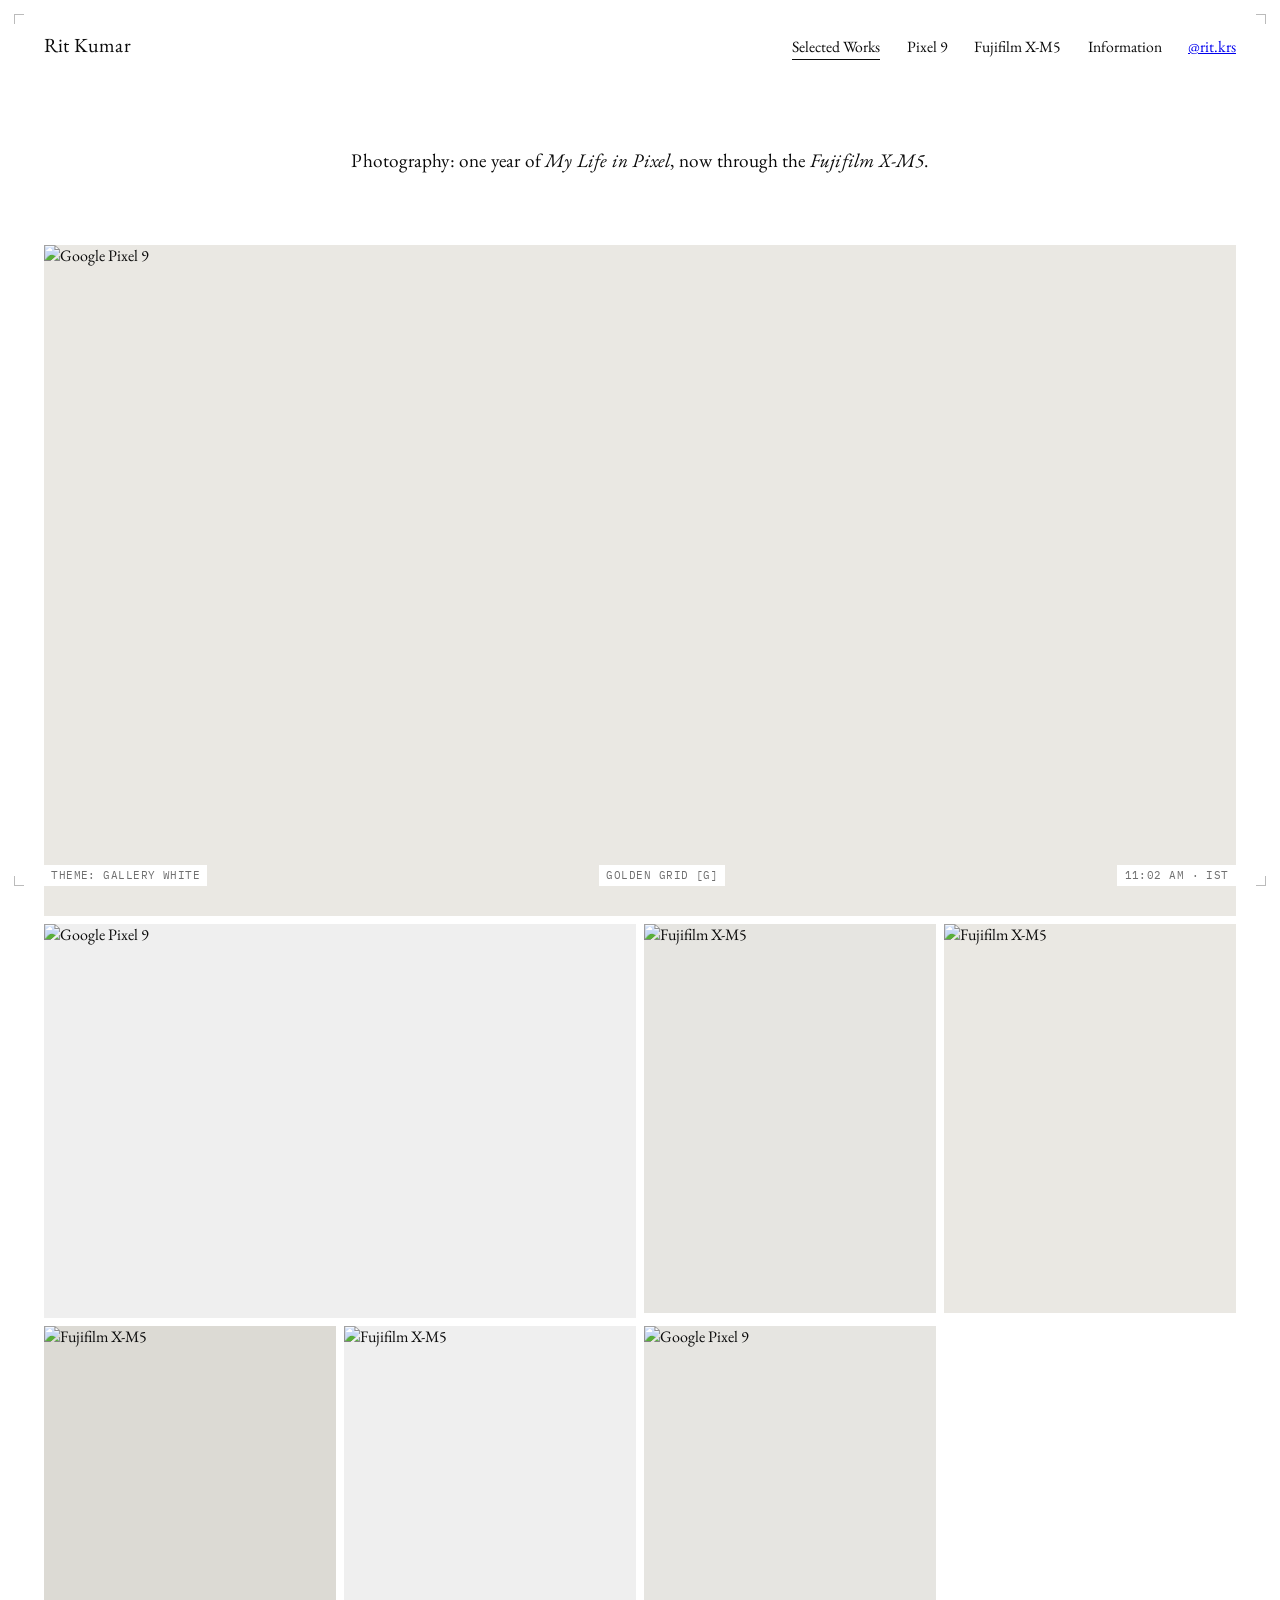
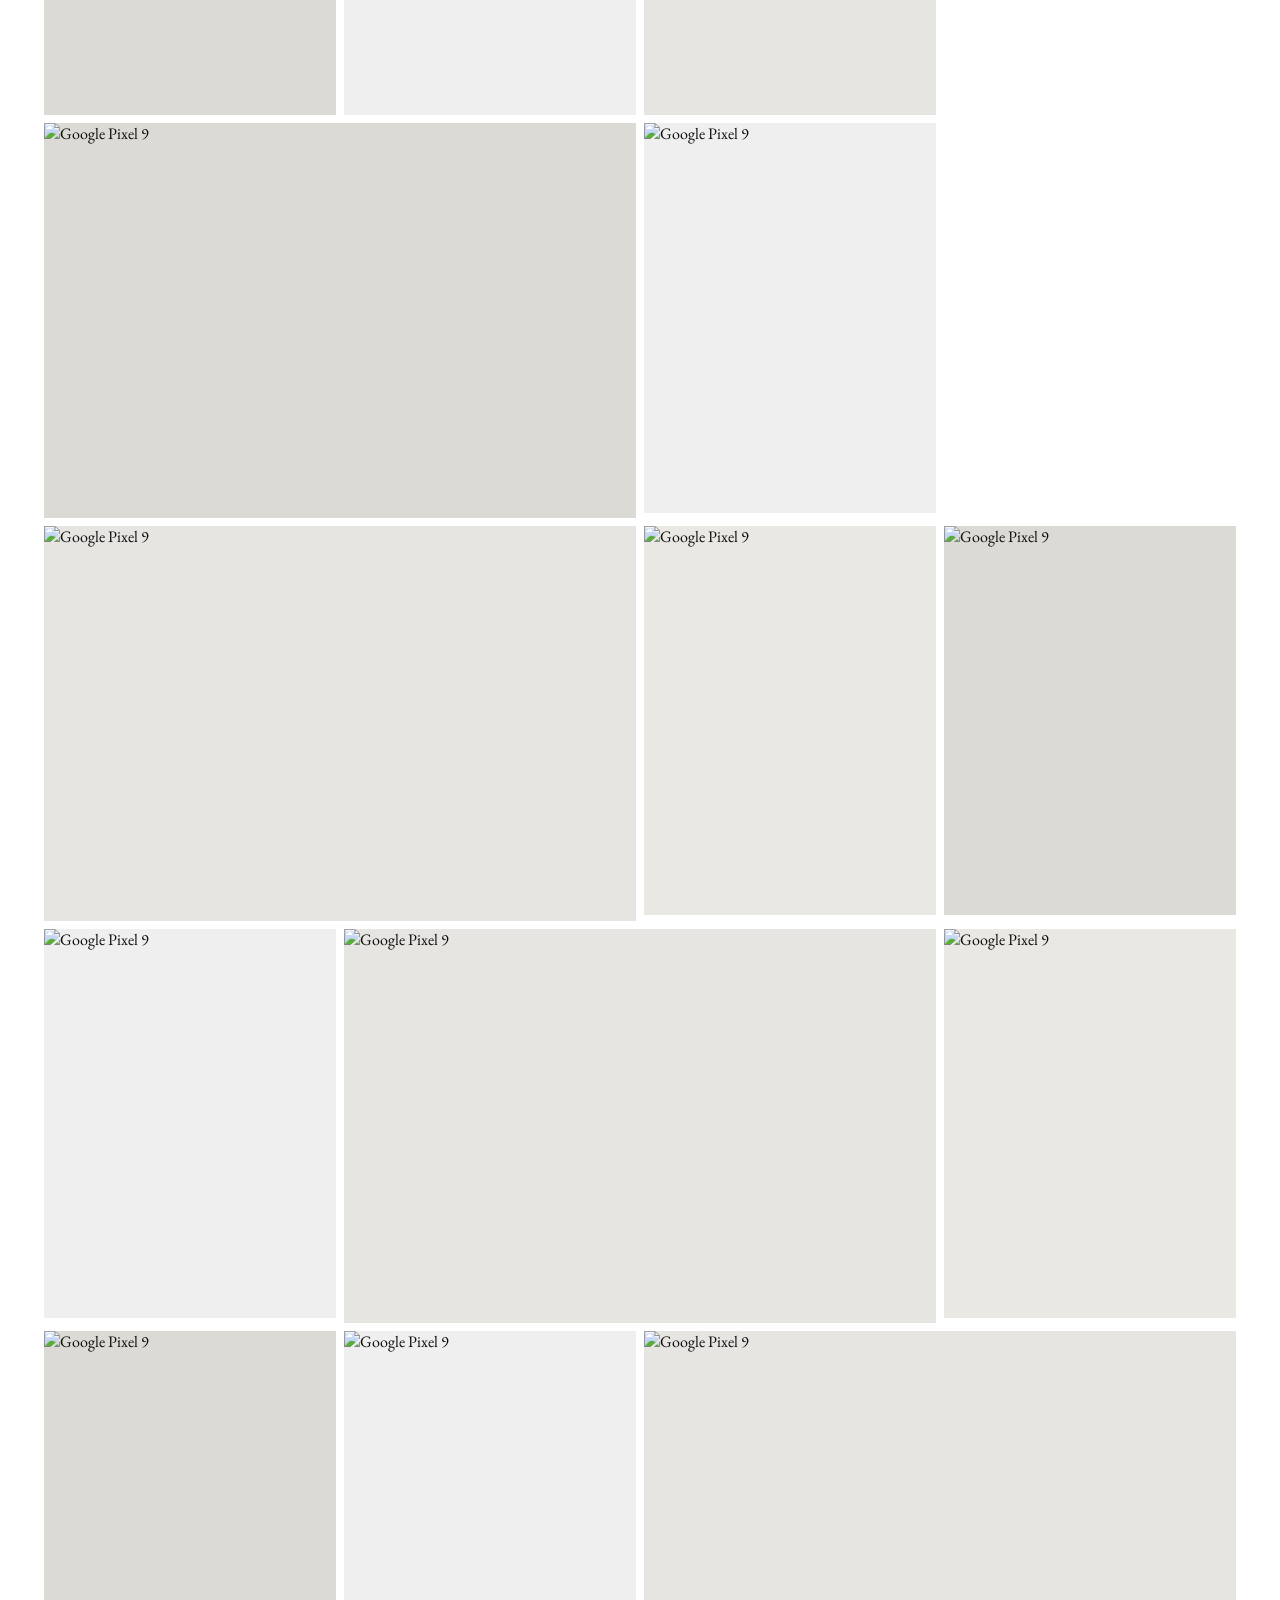
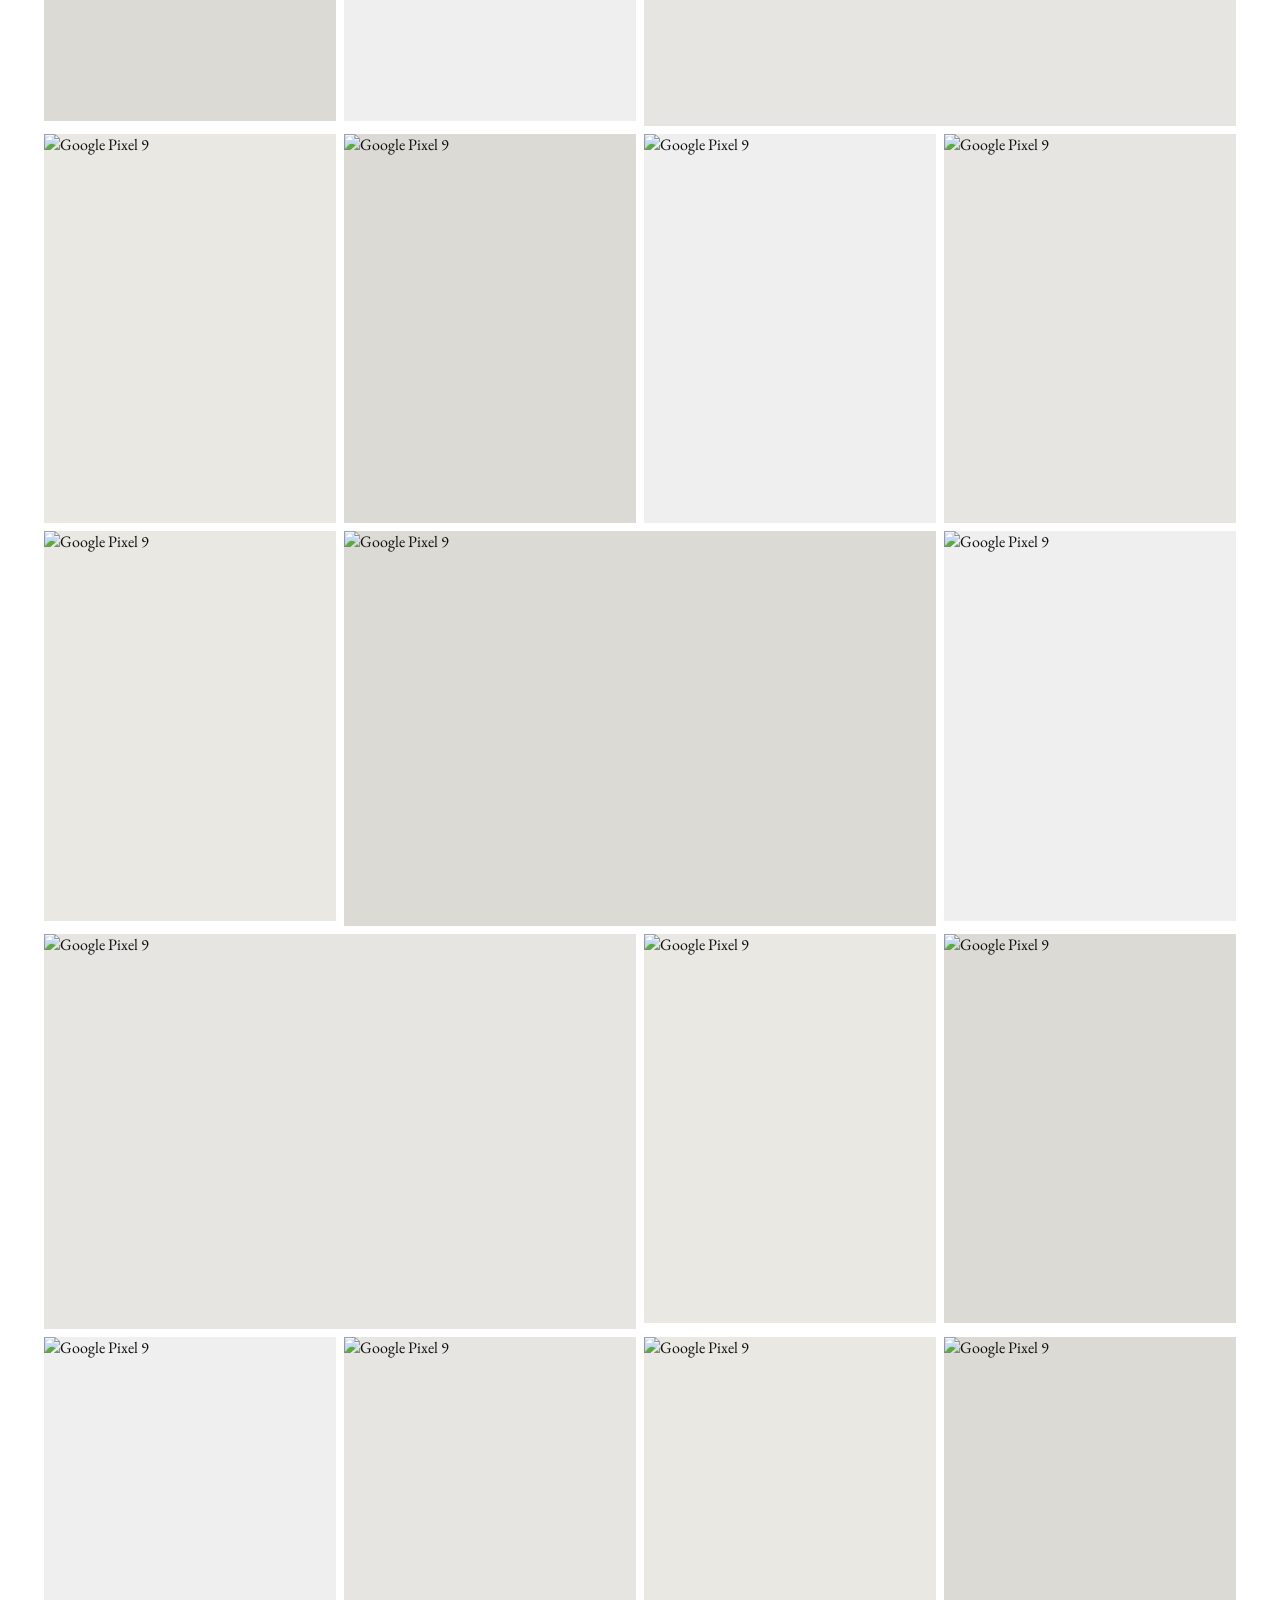
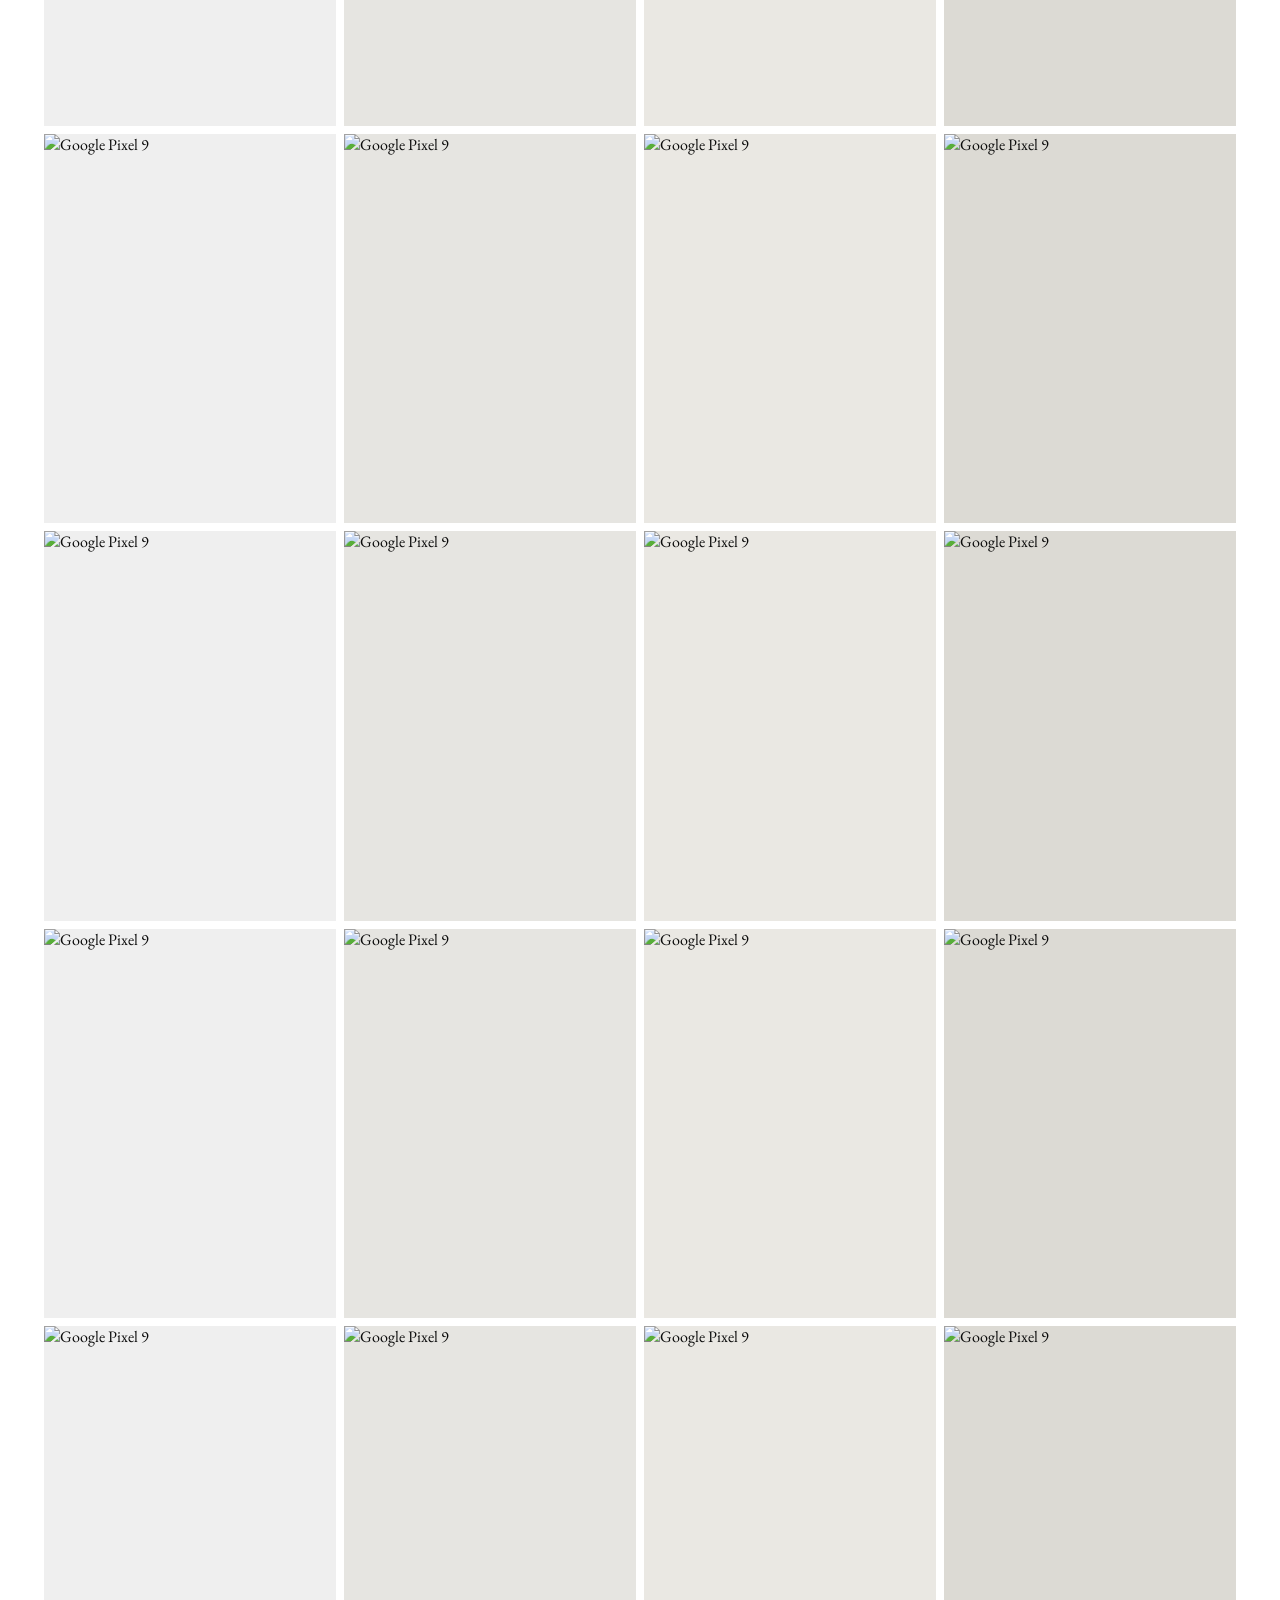
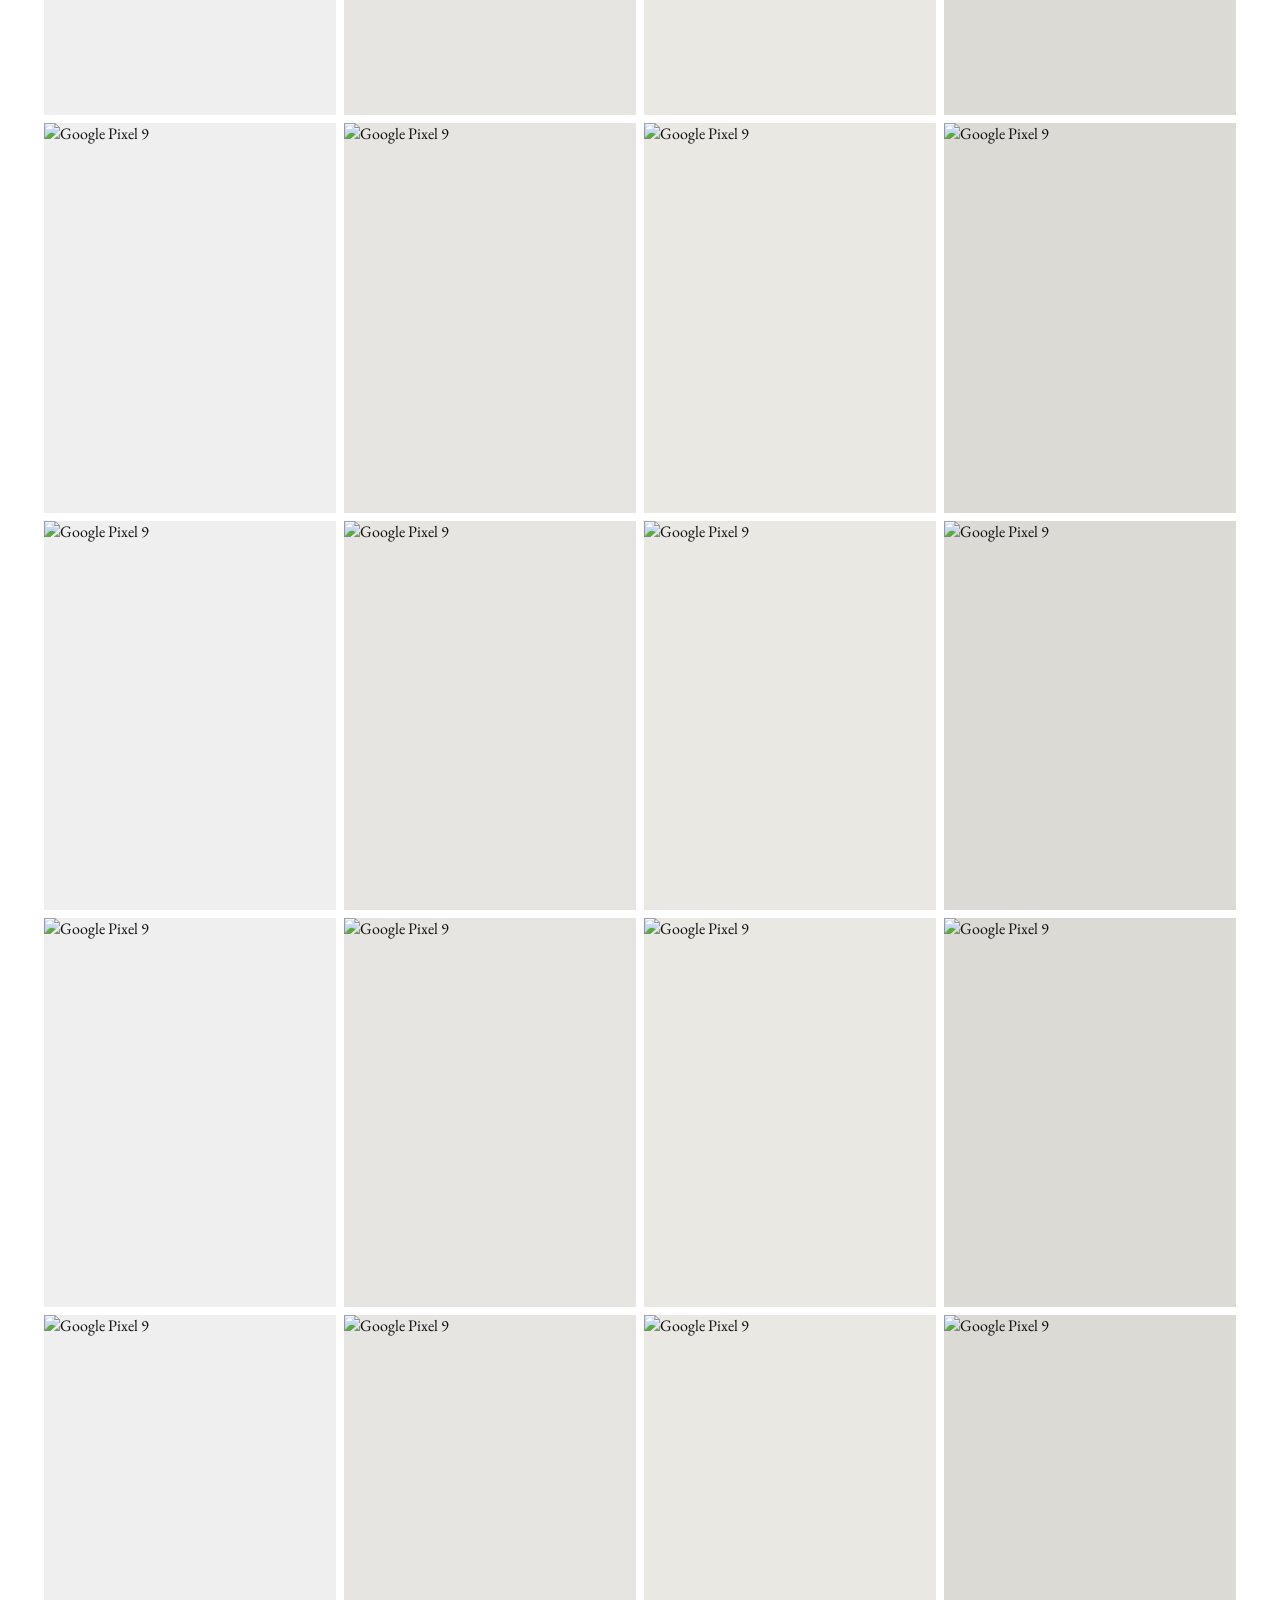
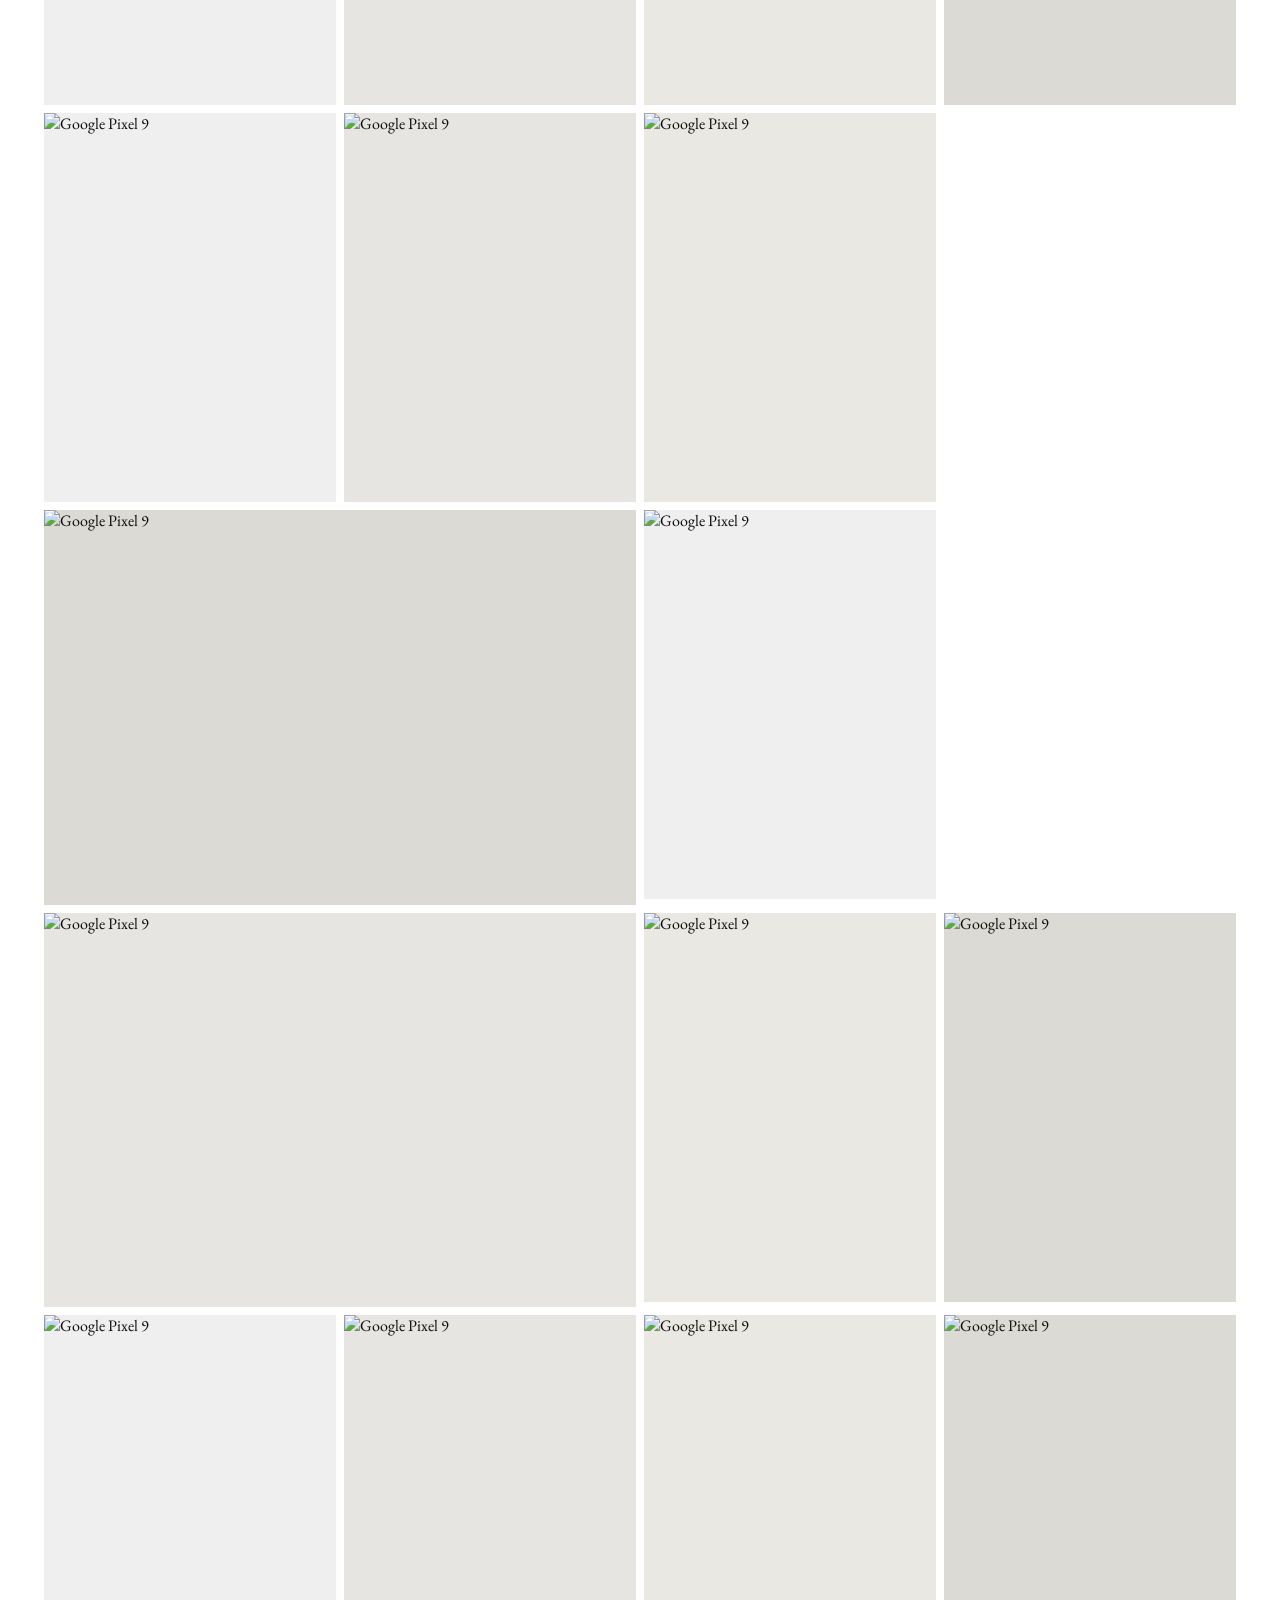
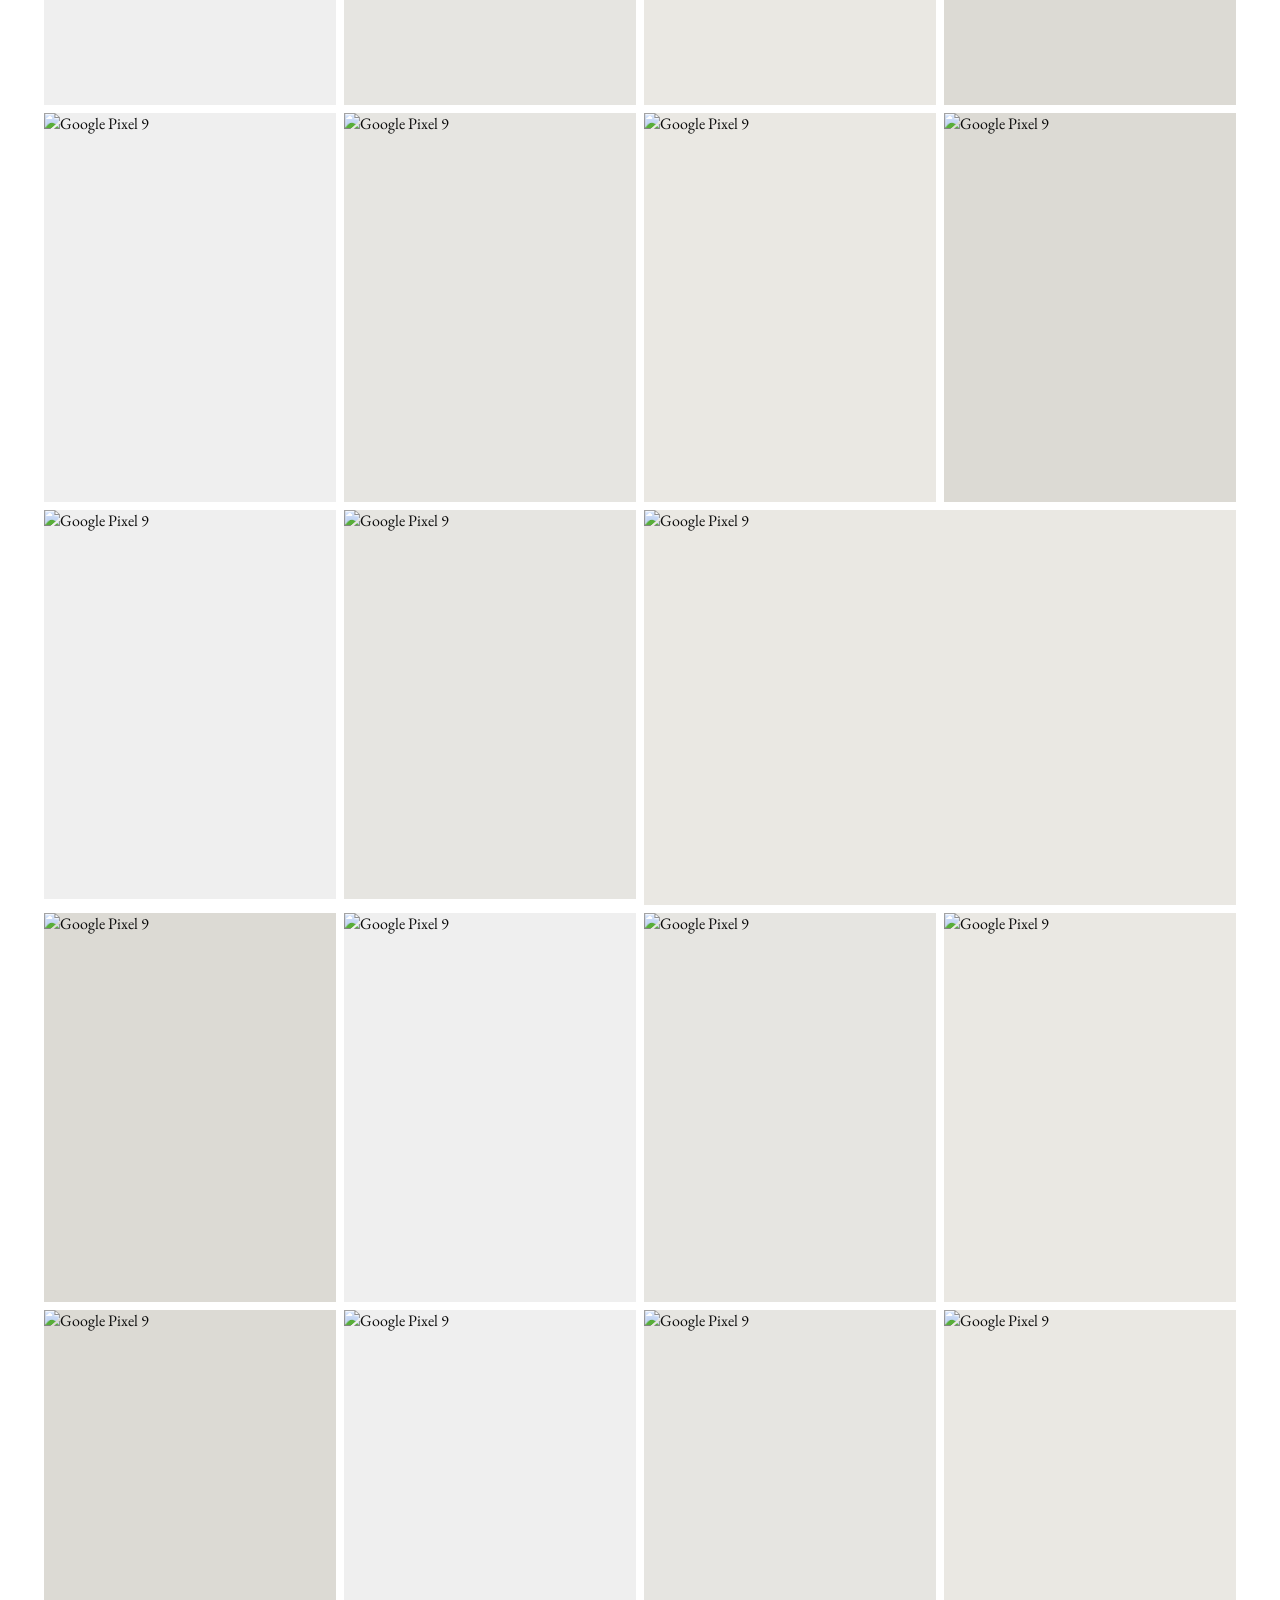
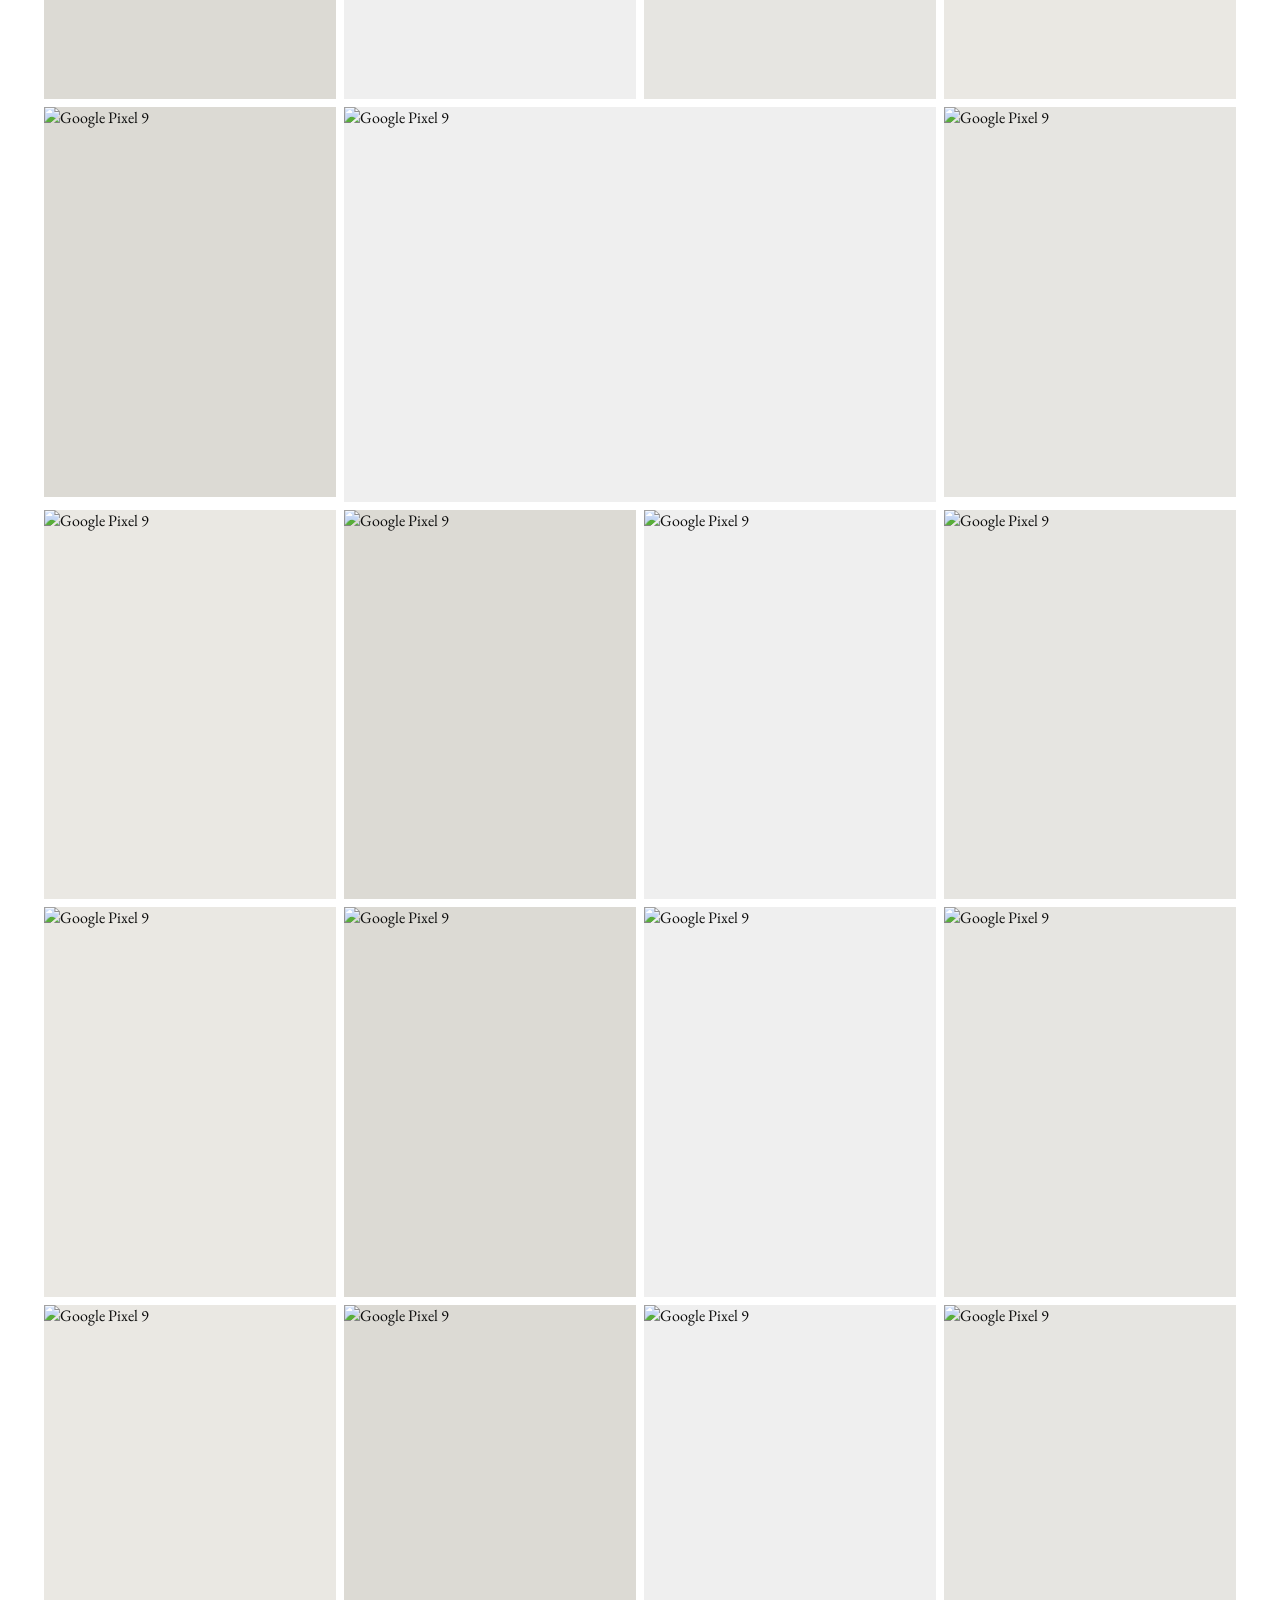
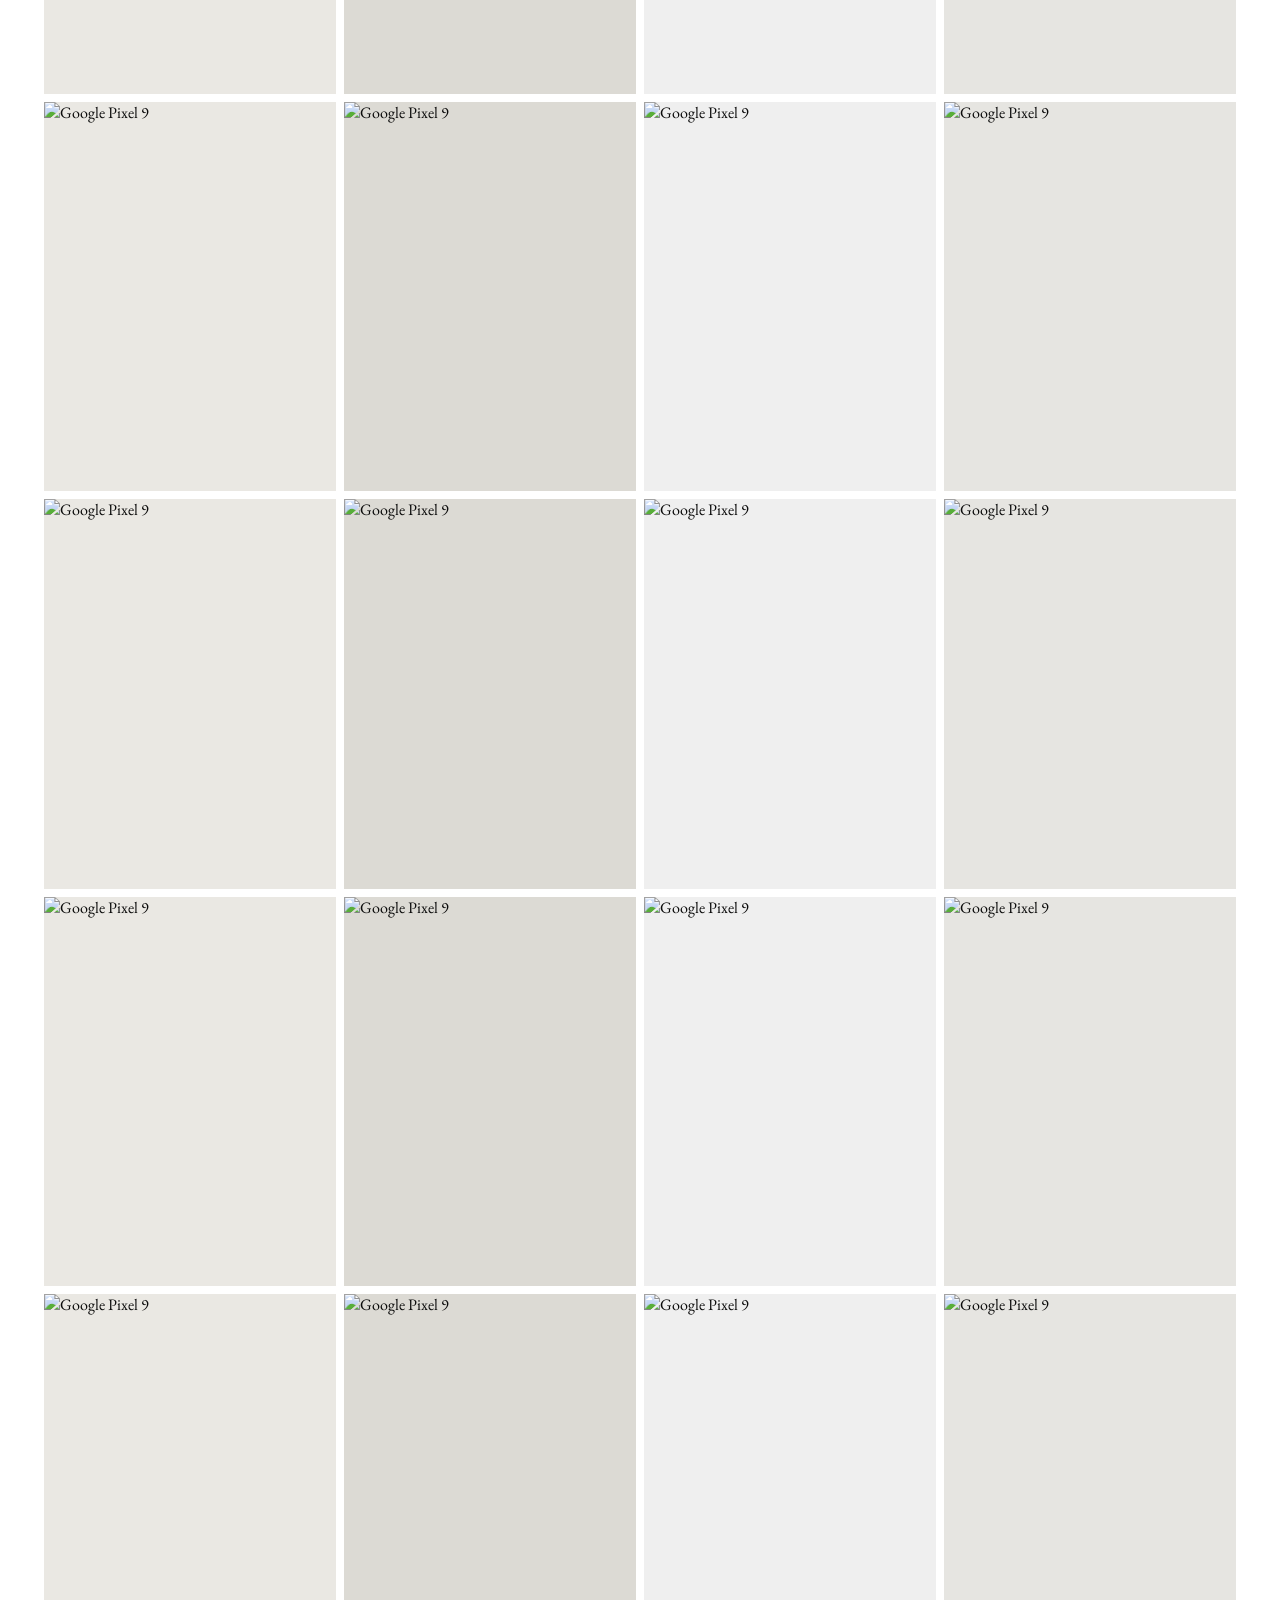
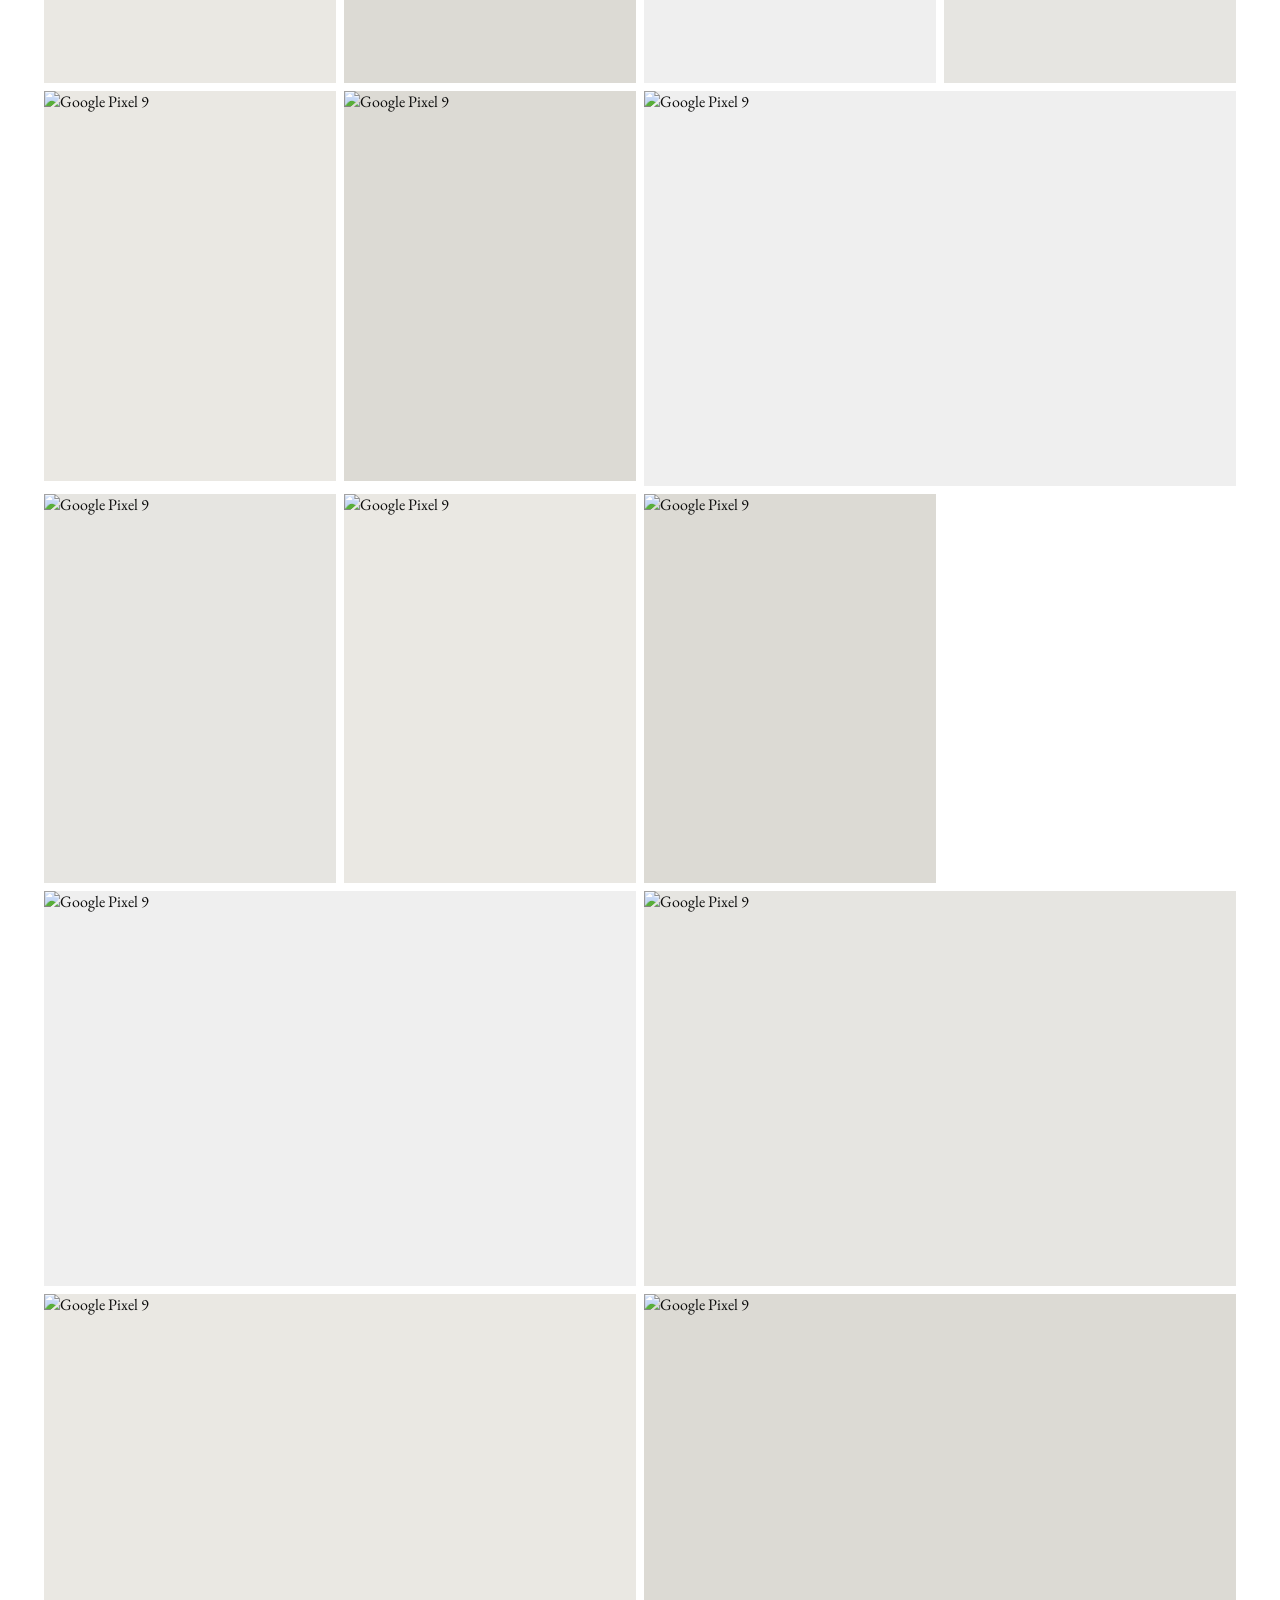
==== index.html @ e0a5a3d9 "Initial portfolio site (without photos)" ====
<!DOCTYPE html>
<html lang="en">
<head>
  <meta charset="UTF-8" />
  <meta name="viewport" content="width=device-width, initial-scale=1.0" />
  <title>Rit Kumar — Photography (@rit.krs)</title>
  <meta name="description" content="Selected works by Rit Kumar (@rit.krs). Shot on Google Pixel 9 and Fujifilm X-M5." />
  <link rel="preconnect" href="https://fonts.googleapis.com" />
  <link rel="preconnect" href="https://fonts.gstatic.com" crossorigin />
  <link href="https://fonts.googleapis.com/css2?family=EB+Garamond:ital,wght@0,400;0,500;1,400&family=Inter:wght@400;500&family=IBM+Plex+Mono:wght@400&display=swap" rel="stylesheet" />
  <link rel="stylesheet" href="styles.css" />
</head>
<body class="theme-white">
  <!-- Delicate Viewfinder Corner Marks (Dondre Green inspired) -->
  <div class="crop-marks" aria-hidden="true">
    <span class="cm tl"></span>
    <span class="cm tr"></span>
    <span class="cm bl"></span>
    <span class="cm br"></span>
  </div>

  <!-- Quiet Split Header (Josh K. Jackson inspired) -->
  <header class="site-header">
    <a href="#top" class="brand">Rit Kumar</a>

    <nav class="desktop-nav" aria-label="Primary">
      <a href="#work" class="nav-link active" data-filter="all">Selected Works</a>
      <a href="#work" class="nav-link" data-filter="pixel9">Pixel 9</a>
      <a href="#work" class="nav-link" data-filter="xm5">Fujifilm X-M5</a>
      <button type="button" id="info-open-btn" class="nav-btn">Information</button>
      <a href="https://www.instagram.com/rit.krs/" target="_blank" rel="noopener noreferrer" aria-label="Instagram">@rit.krs</a>
    </nav>

    <button type="button" id="menu-open-btn" class="mobile-menu-btn">Menu</button>
  </header>

  <main id="top">
    <!-- Single Quiet Editorial Line -->
    <section class="statement">
      <h1>
        Photography: one year of <em>My Life in Pixel</em>, now through the <em>Fujifilm X-M5</em>.
      </h1>
    </section>

    <!-- Opening Full-Width Feature Plate (Alex Strohl / Todd Hido scale) -->
    <section class="hero-plate" id="hero-plate" role="button" tabindex="0" aria-label="Open featured plate">
      <div class="plate-surface tone-1">
        <img id="hero-img" src="" alt="" class="hidden" />
        <span class="plate-index">01</span>
        <div class="golden-grid" aria-hidden="true">
          <span></span><span></span><span></span><span></span>
        </div>
      </div>
    </section>

    <!-- Tight, Unadorned Gallery Grid (Josh K. Jackson inspired) -->
    <section class="gallery-wrap" id="work">
      <div class="photo-grid" id="photo-grid">
        <!-- Populated cleanly by app.js -->
      </div>
    </section>
  </main>

  <!-- Quiet Bottom Studio Bar (Dondre Green inspired) -->
  <footer class="studio-bar">
    <button type="button" id="theme-cycle-btn" class="studio-btn">Theme: Gallery White</button>
    <button type="button" id="grid-toggle-btn" class="studio-btn" aria-pressed="false">Golden Grid [G]</button>
    <span class="studio-clock" id="studio-clock">IST</span>
  </footer>

  <!-- Information / About Overlay (Dondre Green fullscreen menu feel) -->
  <div id="info-overlay" class="overlay hidden" role="dialog" aria-modal="true" aria-label="Information">
    <div class="overlay-inner">
      <div class="overlay-top">
        <span>Rit Kumar — @rit.krs</span>
        <button type="button" id="info-close-btn" class="studio-btn">Close [Esc]</button>
      </div>

      <div class="overlay-body">
        <div class="overlay-col">
          <p class="overlay-lead">
            “They say photography changes how you see the world. The funny part?
            I’ve stared at the Golden Grid so long that I now see those yellow lines everywhere.”
          </p>
          <p class="overlay-copy">
            Shooting street cats, cars, light, and geometry. Started with a Google Pixel 9
            for a year (<em>My Life in Pixel</em>), recently moved to a Fujifilm X-M5.
          </p>
          <p class="overlay-copy muted">
            Warning: May spontaneously talk about cars.
          </p>
        </div>

        <div class="overlay-col links-col">
          <a href="#work" class="overlay-link" data-overlay-filter="all">Selected Works</a>
          <a href="#work" class="overlay-link" data-overlay-filter="pixel9">Pixel 9 Archive</a>
          <a href="#work" class="overlay-link" data-overlay-filter="xm5">Fujifilm X-M5</a>
          <a href="https://www.instagram.com/rit.krs/" target="_blank" rel="noopener noreferrer" class="overlay-link">Instagram ↗</a>
          <a href="https://www.threads.net/@rit.krs" target="_blank" rel="noopener noreferrer" class="overlay-link">Threads ↗</a>
        </div>
      </div>
    </div>
  </div>

  <!-- Hidden file input for testing local photos in any plate -->
  <input type="file" id="local-file-input" accept="image/*" hidden />

  <!-- Silent Gallery Lightbox -->
  <div id="lightbox" class="lightbox hidden" role="dialog" aria-modal="true" aria-label="Photograph view">
    <div class="lb-backdrop" id="lb-backdrop"></div>
    <div class="lb-content">
      <div class="lb-header">
        <span id="lb-counter" class="lb-mono">01 / 12</span>
        <div class="lb-actions">
          <button type="button" id="lb-load-btn" class="studio-btn">Load local photo</button>
          <button type="button" id="lb-grid-btn" class="studio-btn">Grid [G]</button>
          <button type="button" id="lb-close-btn" class="studio-btn">Close [Esc]</button>
        </div>
      </div>

      <div class="lb-stage">
        <button type="button" id="lb-prev" class="lb-nav" aria-label="Previous">←</button>
        <div class="lb-media-box">
          <img id="lb-img" src="" alt="" class="hidden" />
          <div id="lb-empty" class="lb-empty">
            <span id="lb-empty-num">01</span>
          </div>
          <div class="golden-grid" aria-hidden="true">
            <span></span><span></span><span></span><span></span>
          </div>
        </div>
        <button type="button" id="lb-next" class="lb-nav" aria-label="Next">→</button>
      </div>

      <div class="lb-footer">
        <span id="lb-title" class="lb-title"></span>
        <span id="lb-meta" class="lb-mono"></span>
      </div>
    </div>
  </div>

  <script src="photos.js?v=323"></script>
  <script src="app.js"></script>
</body>
</html>
---- styles.css ----
:root {
  --bg: #ffffff;
  --fg: #0b0b0b;
  --muted: #6f6f6f;
  --line: rgba(11, 11, 11, 0.12);
  --tone-1: #efefef;
  --tone-2: #e6e5e1;
  --tone-3: #eae8e3;
  --tone-4: #dcdad4;
  --grid-color: rgba(202, 148, 0, 0.7);

  --font-serif: 'EB Garamond', Georgia, serif;
  --font-sans: 'Inter', -apple-system, BlinkMacSystemFont, sans-serif;
  --font-mono: 'IBM Plex Mono', monospace;
}

body.theme-black {
  --bg: #070707;
  --fg: #f3f1ec;
  --muted: #88857f;
  --line: rgba(243, 241, 236, 0.14);
  --tone-1: #141414;
  --tone-2: #191918;
  --tone-3: #121211;
  --tone-4: #1d1c1a;
  --grid-color: rgba(234, 179, 8, 0.65);
}

body.theme-olive {
  --bg: #252b16;
  --fg: #ede9da;
  --muted: #a6ab94;
  --line: rgba(237, 233, 218, 0.16);
  --tone-1: #2d341c;
  --tone-2: #31391f;
  --tone-3: #293019;
  --tone-4: #363e23;
  --grid-color: rgba(226, 205, 92, 0.72);
}

*,
*::before,
*::after {
  box-sizing: border-box;
}

html {
  scroll-behavior: smooth;
  background: var(--bg);
  color: var(--fg);
}

body {
  margin: 0;
  background: var(--bg);
  color: var(--fg);
  font-family: var(--font-serif);
  -webkit-font-smoothing: antialiased;
  transition: background-color 0.25s ease, color 0.25s ease;
}

.hidden {
  display: none !important;
}

/* =========================================================
   VIEWPORT CORNER CROP MARKS
   ========================================================= */
.crop-marks {
  position: fixed;
  inset: 14px;
  pointer-events: none;
  z-index: 45;
}

.cm {
  position: absolute;
  width: 10px;
  height: 10px;
  border-color: var(--fg);
  border-style: solid;
  opacity: 0.28;
}

.cm.tl { top: 0; left: 0; border-width: 1px 0 0 1px; }
.cm.tr { top: 0; right: 0; border-width: 1px 1px 0 0; }
.cm.bl { bottom: 0; left: 0; border-width: 0 0 1px 1px; }
.cm.br { bottom: 0; right: 0; border-width: 0 1px 1px 0; }

/* =========================================================
   QUIET SPLIT HEADER
   ========================================================= */
.site-header {
  max-width: 1440px;
  margin: 0 auto;
  padding: 2rem 2.75rem 0;
  display: flex;
  align-items: baseline;
  justify-content: space-between;
  gap: 1.5rem;
}

.brand {
  text-decoration: none;
  color: var(--fg);
  font-family: var(--font-serif);
  font-size: 1.25rem;
  font-weight: 400;
  letter-spacing: 0.01em;
}

.desktop-nav {
  display: flex;
  align-items: baseline;
  gap: 1.65rem;
}

.nav-link,
.nav-btn {
  background: none;
  border: none;
  padding: 0 0 2px;
  font-family: var(--font-serif);
  font-size: 0.98rem;
  color: var(--fg);
  text-decoration: none;
  cursor: pointer;
  border-bottom: 1px solid transparent;
  transition: opacity 0.15s ease, border-color 0.15s ease;
}

.nav-link:hover,
.nav-btn:hover {
  opacity: 0.65;
}

.nav-link.active {
  border-bottom-color: var(--fg);
}

.mobile-menu-btn {
  display: none;
  background: none;
  border: none;
  color: var(--fg);
  font-family: var(--font-serif);
  font-size: 1rem;
  cursor: pointer;
}

/* =========================================================
   MAIN CONTENT
   ========================================================= */
main {
  max-width: 1440px;
  margin: 0 auto;
  padding: 0 2.75rem 6rem;
}

.statement {
  padding: 5.5rem 0 4.5rem;
  text-align: center;
}

.statement h1 {
  font-family: var(--font-serif);
  font-size: clamp(1.1rem, 1.5vw, 1.35rem);
  font-weight: 400;
  margin: 0;
  letter-spacing: 0.01em;
}

.statement em {
  font-style: italic;
}

/* Opening Full-Width Hero Plate */
.hero-plate {
  margin-bottom: 8px;
  cursor: pointer;
}

.hero-plate .plate-surface {
  aspect-ratio: 16 / 9;
}

/* Tight Unadorned Contact-Sheet Grid */
.photo-grid {
  display: grid;
  grid-template-columns: repeat(4, minmax(0, 1fr));
  gap: 8px;
}

.plate-tile {
  position: relative;
  cursor: pointer;
}

.plate-surface {
  position: relative;
  width: 100%;
  aspect-ratio: 3 / 4;
  overflow: hidden;
  transition: opacity 0.25s ease;
}

.plate-tile.wide {
  grid-column: span 2;
}

.plate-tile.wide .plate-surface {
  aspect-ratio: 3 / 2;
}

.plate-surface.tone-1 { background-color: var(--tone-1); }
.plate-surface.tone-2 { background-color: var(--tone-2); }
.plate-surface.tone-3 { background-color: var(--tone-3); }
.plate-surface.tone-4 { background-color: var(--tone-4); }

.plate-surface img {
  width: 100%;
  height: 100%;
  object-fit: cover;
  display: block;
  transition: transform 0.65s cubic-bezier(0.22, 1, 0.36, 1);
}

.plate-tile:hover .plate-surface img,
.hero-plate:hover .plate-surface img {
  transform: scale(1.015);
}

.plate-index {
  position: absolute;
  bottom: 10px;
  left: 12px;
  font-family: var(--font-mono);
  font-size: 0.68rem;
  color: var(--muted);
  opacity: 0;
  transition: opacity 0.2s ease;
  pointer-events: none;
}

.plate-tile:hover .plate-index,
.hero-plate:hover .plate-index {
  opacity: 1;
}

/* Golden Grid Overlay */
.golden-grid {
  position: absolute;
  inset: 0;
  pointer-events: none;
  opacity: 0;
  transition: opacity 0.2s ease;
}

body.grid-active .golden-grid {
  opacity: 1;
}

.golden-grid span {
  position: absolute;
  background: var(--grid-color);
}

.golden-grid span:nth-child(1) { top: 0; bottom: 0; left: 33.333%; width: 1px; }
.golden-grid span:nth-child(2) { top: 0; bottom: 0; left: 66.666%; width: 1px; }
.golden-grid span:nth-child(3) { left: 0; right: 0; top: 33.333%; height: 1px; }
.golden-grid span:nth-child(4) { left: 0; right: 0; top: 66.666%; height: 1px; }

/* =========================================================
   BOTTOM STUDIO BAR
   ========================================================= */
.studio-bar {
  position: fixed;
  bottom: 0;
  left: 0;
  right: 0;
  z-index: 40;
  max-width: 1440px;
  margin: 0 auto;
  padding: 0.9rem 2.75rem;
  display: flex;
  justify-content: space-between;
  align-items: center;
  pointer-events: none;
}

.studio-btn,
.studio-clock {
  pointer-events: auto;
  background: var(--bg);
  border: none;
  padding: 0.2rem 0.45rem;
  font-family: var(--font-mono);
  font-size: 0.7rem;
  text-transform: uppercase;
  letter-spacing: 0.04em;
  color: var(--muted);
  cursor: pointer;
  transition: color 0.15s ease;
}

.studio-btn:hover,
.studio-btn[aria-pressed='true'] {
  color: var(--fg);
}

.studio-clock {
  cursor: default;
}

/* =========================================================
   INFORMATION OVERLAY
   ========================================================= */
.overlay {
  position: fixed;
  inset: 0;
  z-index: 90;
  background: var(--bg);
  color: var(--fg);
  padding: 2rem 2.75rem;
  overflow-y: auto;
}

.overlay-inner {
  max-width: 1200px;
  margin: 0 auto;
  min-height: calc(100vh - 4rem);
  display: flex;
  flex-direction: column;
  justify-content: space-between;
}

.overlay-top {
  display: flex;
  justify-content: space-between;
  align-items: center;
  font-family: var(--font-mono);
  font-size: 0.78rem;
  color: var(--muted);
  padding-bottom: 1.5rem;
  border-bottom: 1px solid var(--line);
}

.overlay-body {
  display: grid;
  grid-template-columns: 1.15fr 0.85fr;
  gap: 4rem;
  padding: 4rem 0;
  align-items: start;
}

.overlay-lead {
  font-family: var(--font-serif);
  font-size: clamp(1.5rem, 2.6vw, 2.25rem);
  line-height: 1.3;
  margin: 0 0 2rem;
}

.overlay-copy {
  font-family: var(--font-sans);
  font-size: 0.92rem;
  line-height: 1.65;
  max-width: 48ch;
  margin: 0 0 1rem;
}

.overlay-copy.muted {
  color: var(--muted);
}

.links-col {
  display: flex;
  flex-direction: column;
  border-top: 1px solid var(--line);
}

.overlay-link {
  padding: 1rem 0;
  border-bottom: 1px solid var(--line);
  text-decoration: none;
  color: var(--fg);
  font-family: var(--font-serif);
  font-size: 1.8rem;
  transition: opacity 0.15s ease;
}

.overlay-link:hover {
  opacity: 0.55;
}

/* =========================================================
   SILENT GALLERY LIGHTBOX
   ========================================================= */
.lightbox {
  position: fixed;
  inset: 0;
  z-index: 100;
  display: flex;
  align-items: center;
  justify-content: center;
  padding: 1.5rem 2.75rem;
}

.lb-backdrop {
  position: absolute;
  inset: 0;
  background: var(--bg);
}

.lb-content {
  position: relative;
  z-index: 1;
  width: 100%;
  max-width: 1200px;
  display: flex;
  flex-direction: column;
  gap: 1rem;
}

.lb-header,
.lb-footer {
  display: flex;
  justify-content: space-between;
  align-items: center;
  gap: 1rem;
}

.lb-mono {
  font-family: var(--font-mono);
  font-size: 0.72rem;
  color: var(--muted);
}

.lb-actions {
  display: flex;
  gap: 0.75rem;
}

.lb-stage {
  display: grid;
  grid-template-columns: 36px 1fr 36px;
  align-items: center;
  gap: 1rem;
}

.lb-nav {
  background: none;
  border: none;
  color: var(--muted);
  font-family: var(--font-mono);
  font-size: 1.1rem;
  cursor: pointer;
  padding: 0.5rem 0;
}

.lb-nav:hover {
  color: var(--fg);
}

.lb-media-box {
  position: relative;
  margin: 0 auto;
  width: 100%;
  height: 72vh;
  background: var(--tone-1);
  display: flex;
  align-items: center;
  justify-content: center;
  overflow: hidden;
}

.lb-media-box img {
  max-width: 100%;
  max-height: 100%;
  object-fit: contain;
  display: block;
}

.lb-empty {
  font-family: var(--font-mono);
  font-size: 0.8rem;
  color: var(--muted);
}

.lb-title {
  font-family: var(--font-serif);
  font-size: 1.15rem;
}

/* =========================================================
   RESPONSIVE
   ========================================================= */
@media (max-width: 960px) {
  .photo-grid {
    grid-template-columns: repeat(2, minmax(0, 1fr));
  }

  .overlay-body {
    grid-template-columns: 1fr;
    gap: 2.5rem;
  }
}

@media (max-width: 640px) {
  .site-header,
  main,
  .studio-bar,
  .overlay,
  .lightbox {
    padding-left: 1.25rem;
    padding-right: 1.25rem;
  }

  .desktop-nav {
    display: none;
  }

  .mobile-menu-btn {
    display: inline-block;
  }

  .statement {
    padding: 3rem 0 2.5rem;
  }

  .plate-tile.wide {
    grid-column: span 2;
  }

  .lb-stage {
    grid-template-columns: 1fr;
  }

  .lb-nav {
    display: none;
  }
}
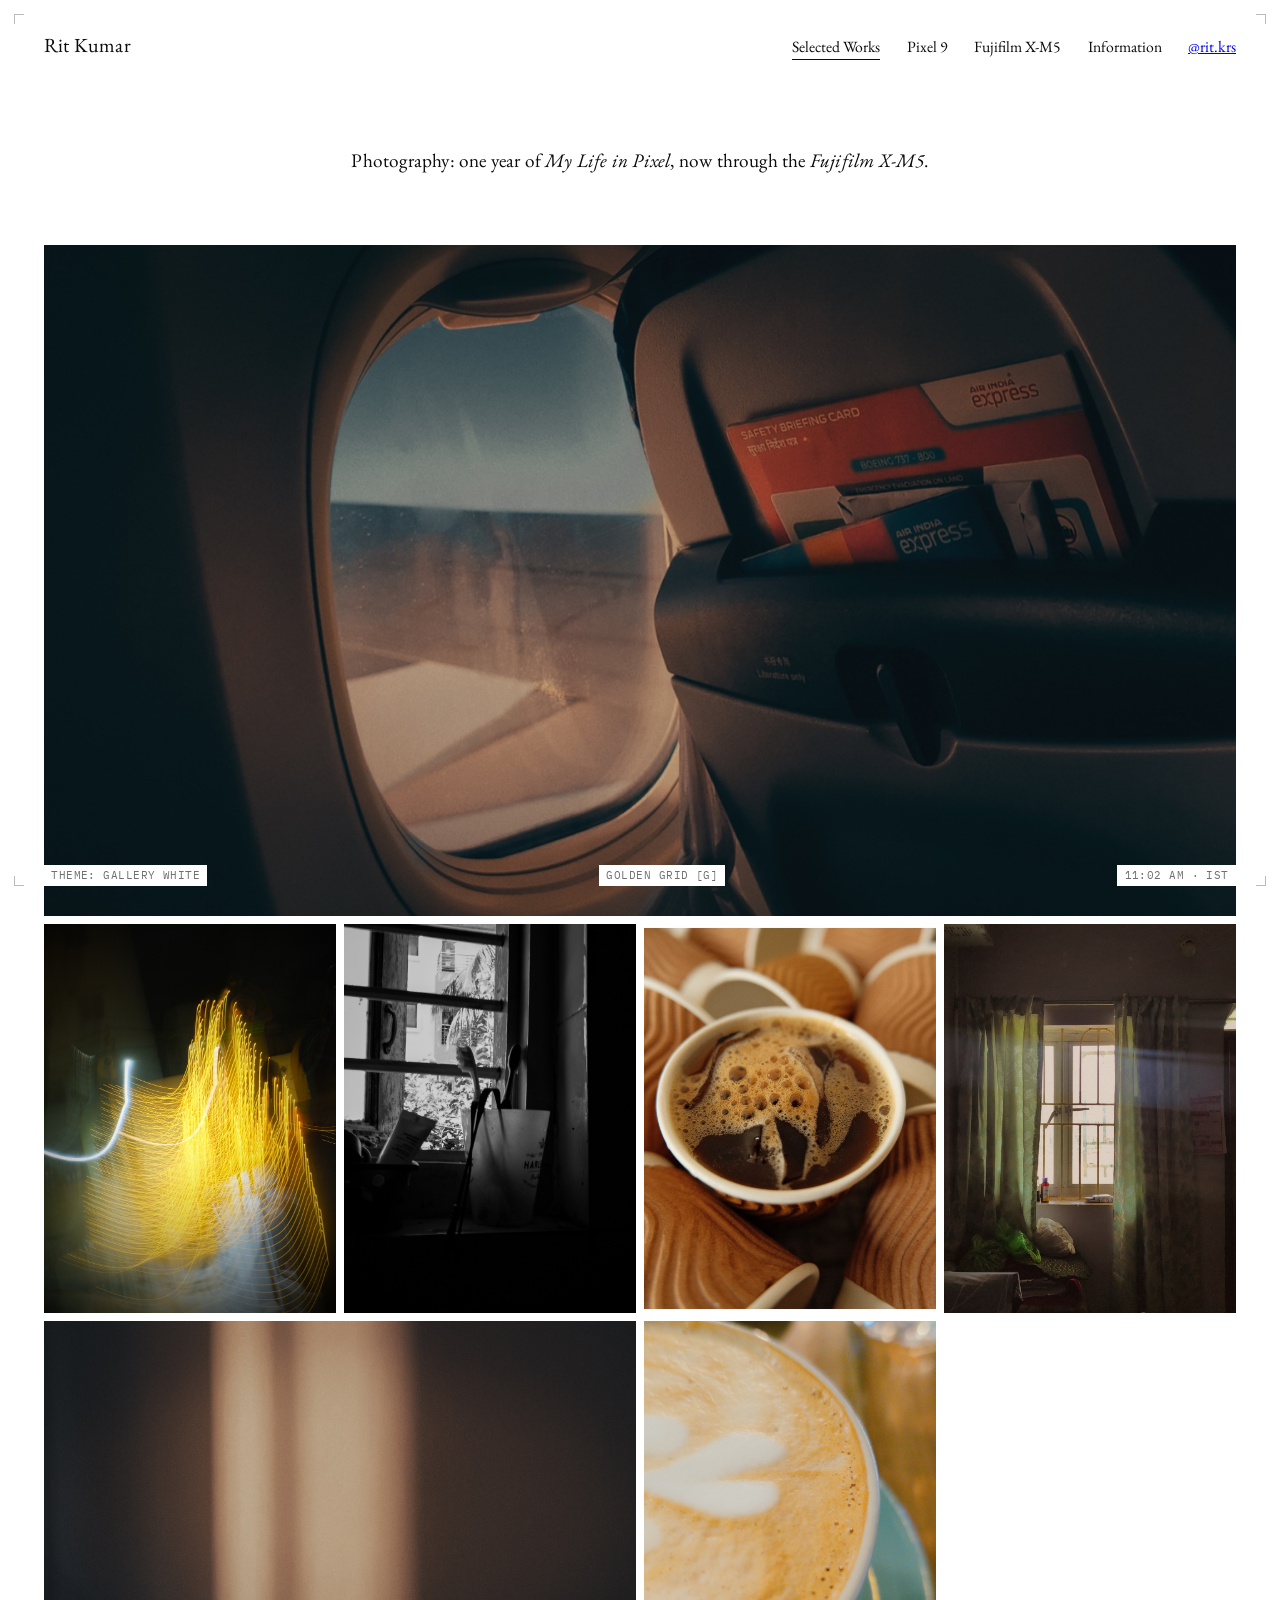
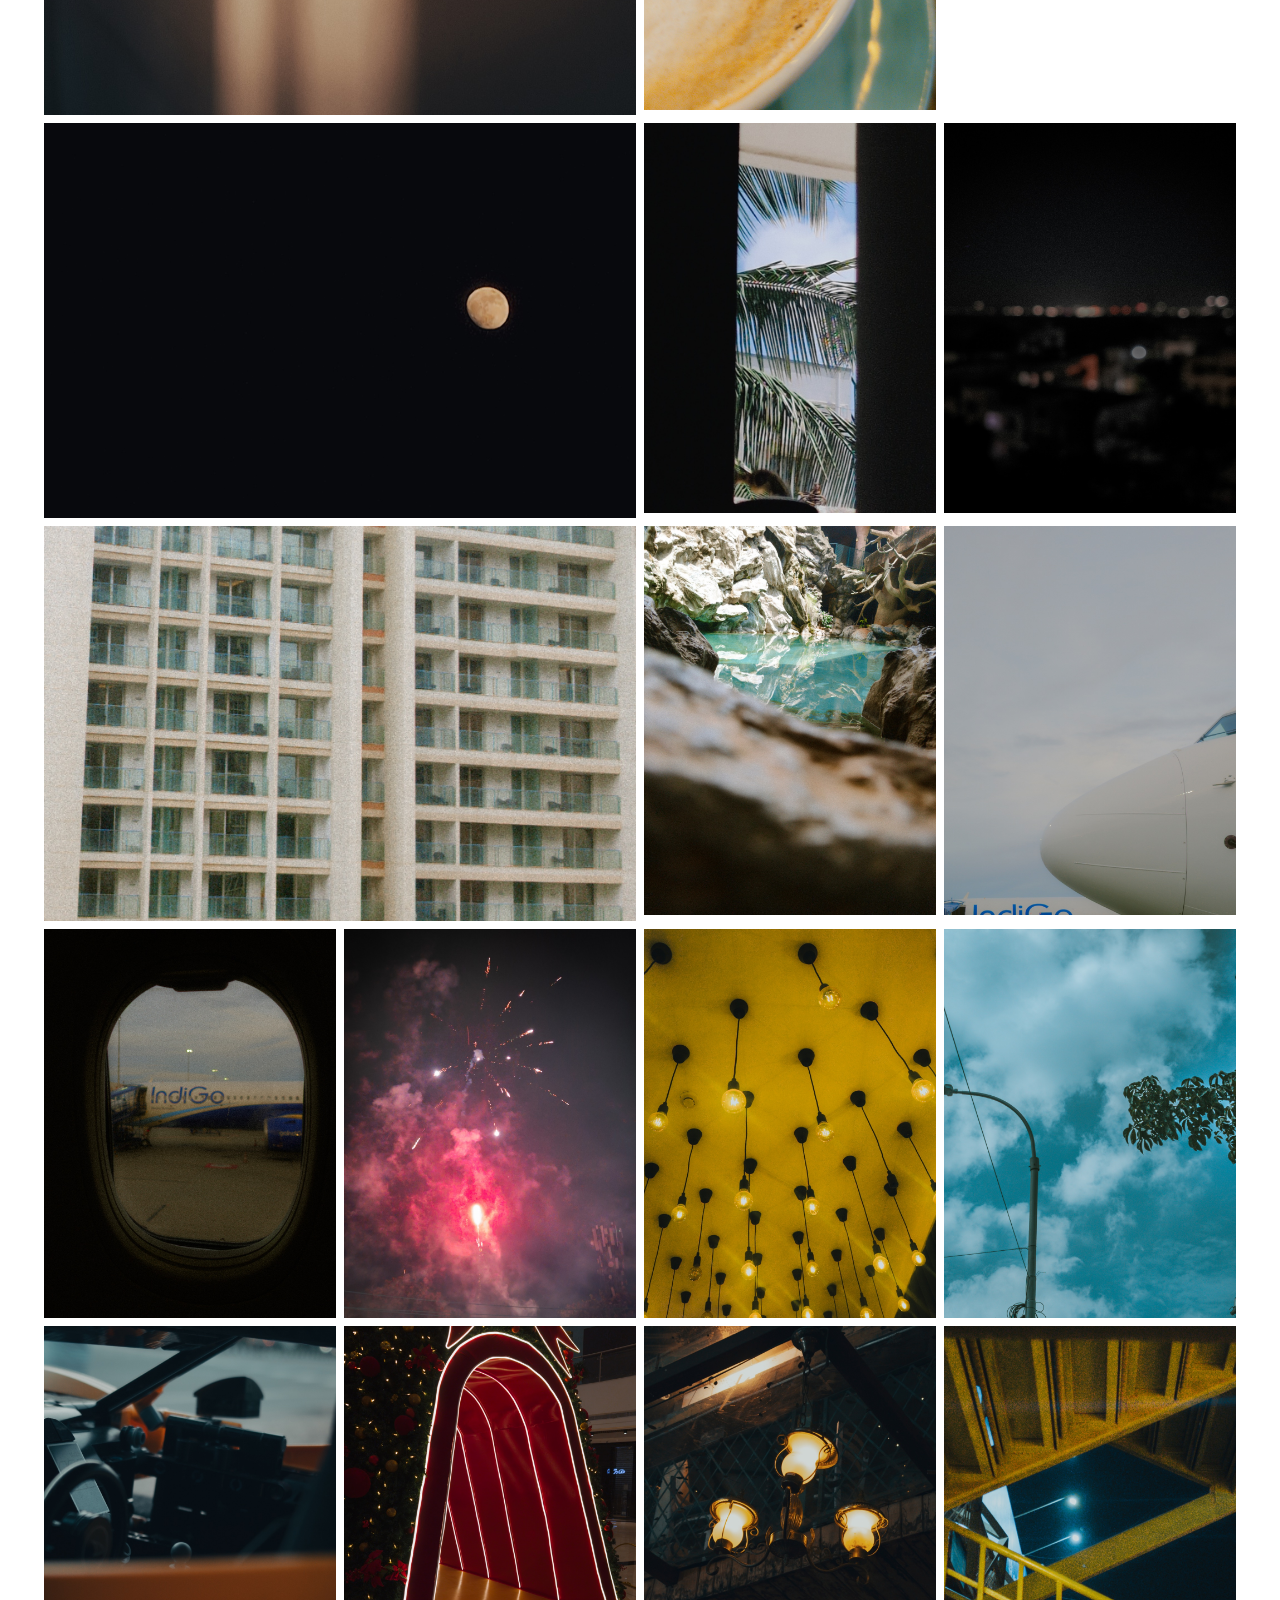
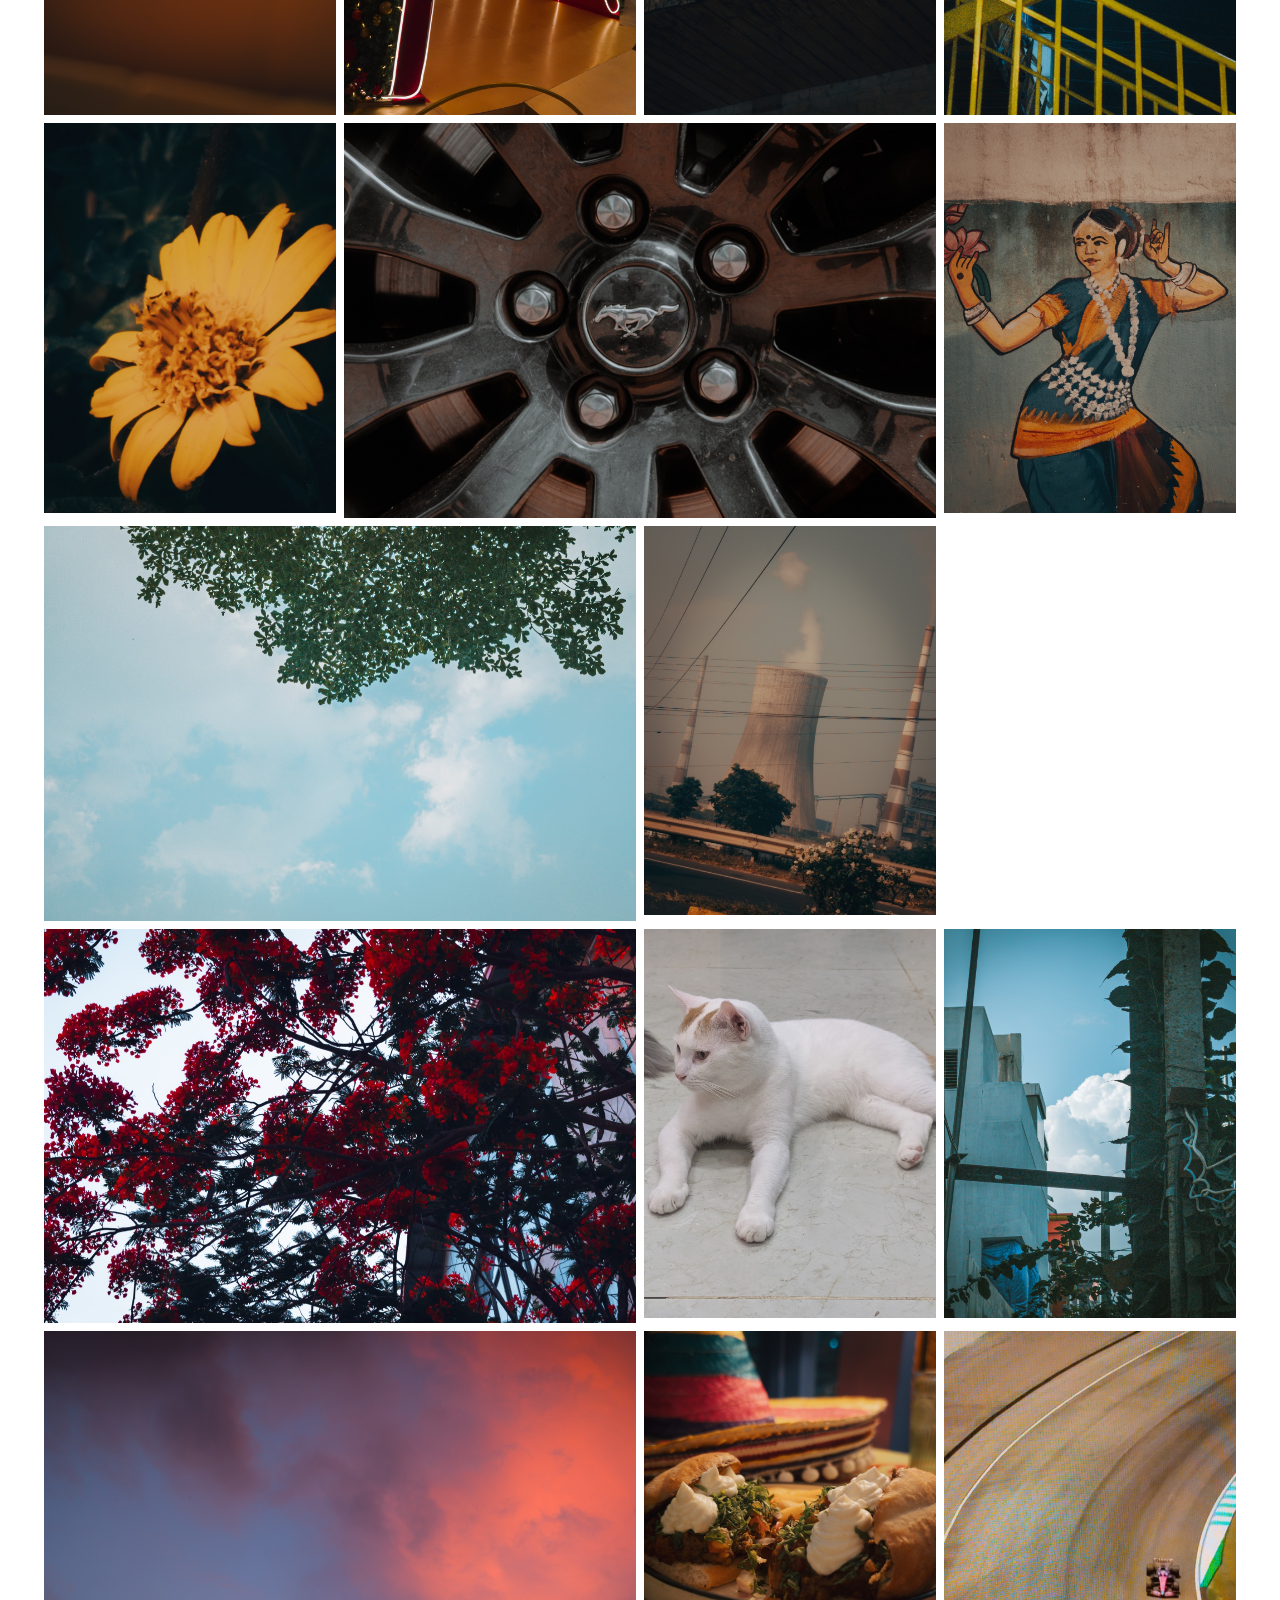
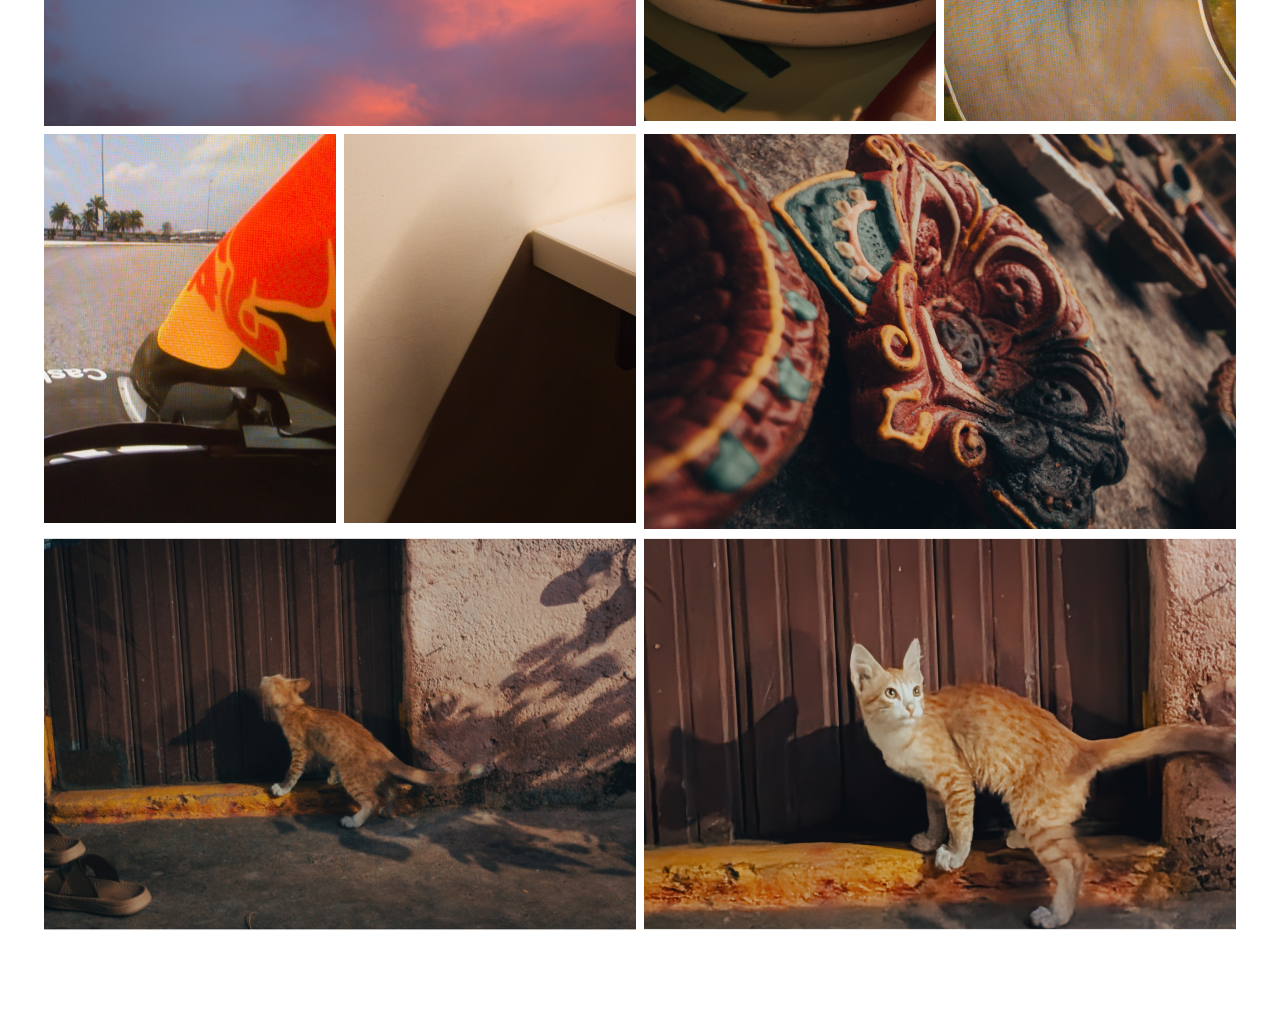
==== commit 3213209b: "Bump photos.js cache buster to v=37" ====
--- a/index.html
+++ b/index.html
@@ -139,7 +139,7 @@
     </div>
   </div>
 
-  <script src="photos.js?v=323"></script>
+  <script src="photos.js?v=37"></script>
   <script src="app.js"></script>
 </body>
 </html>
